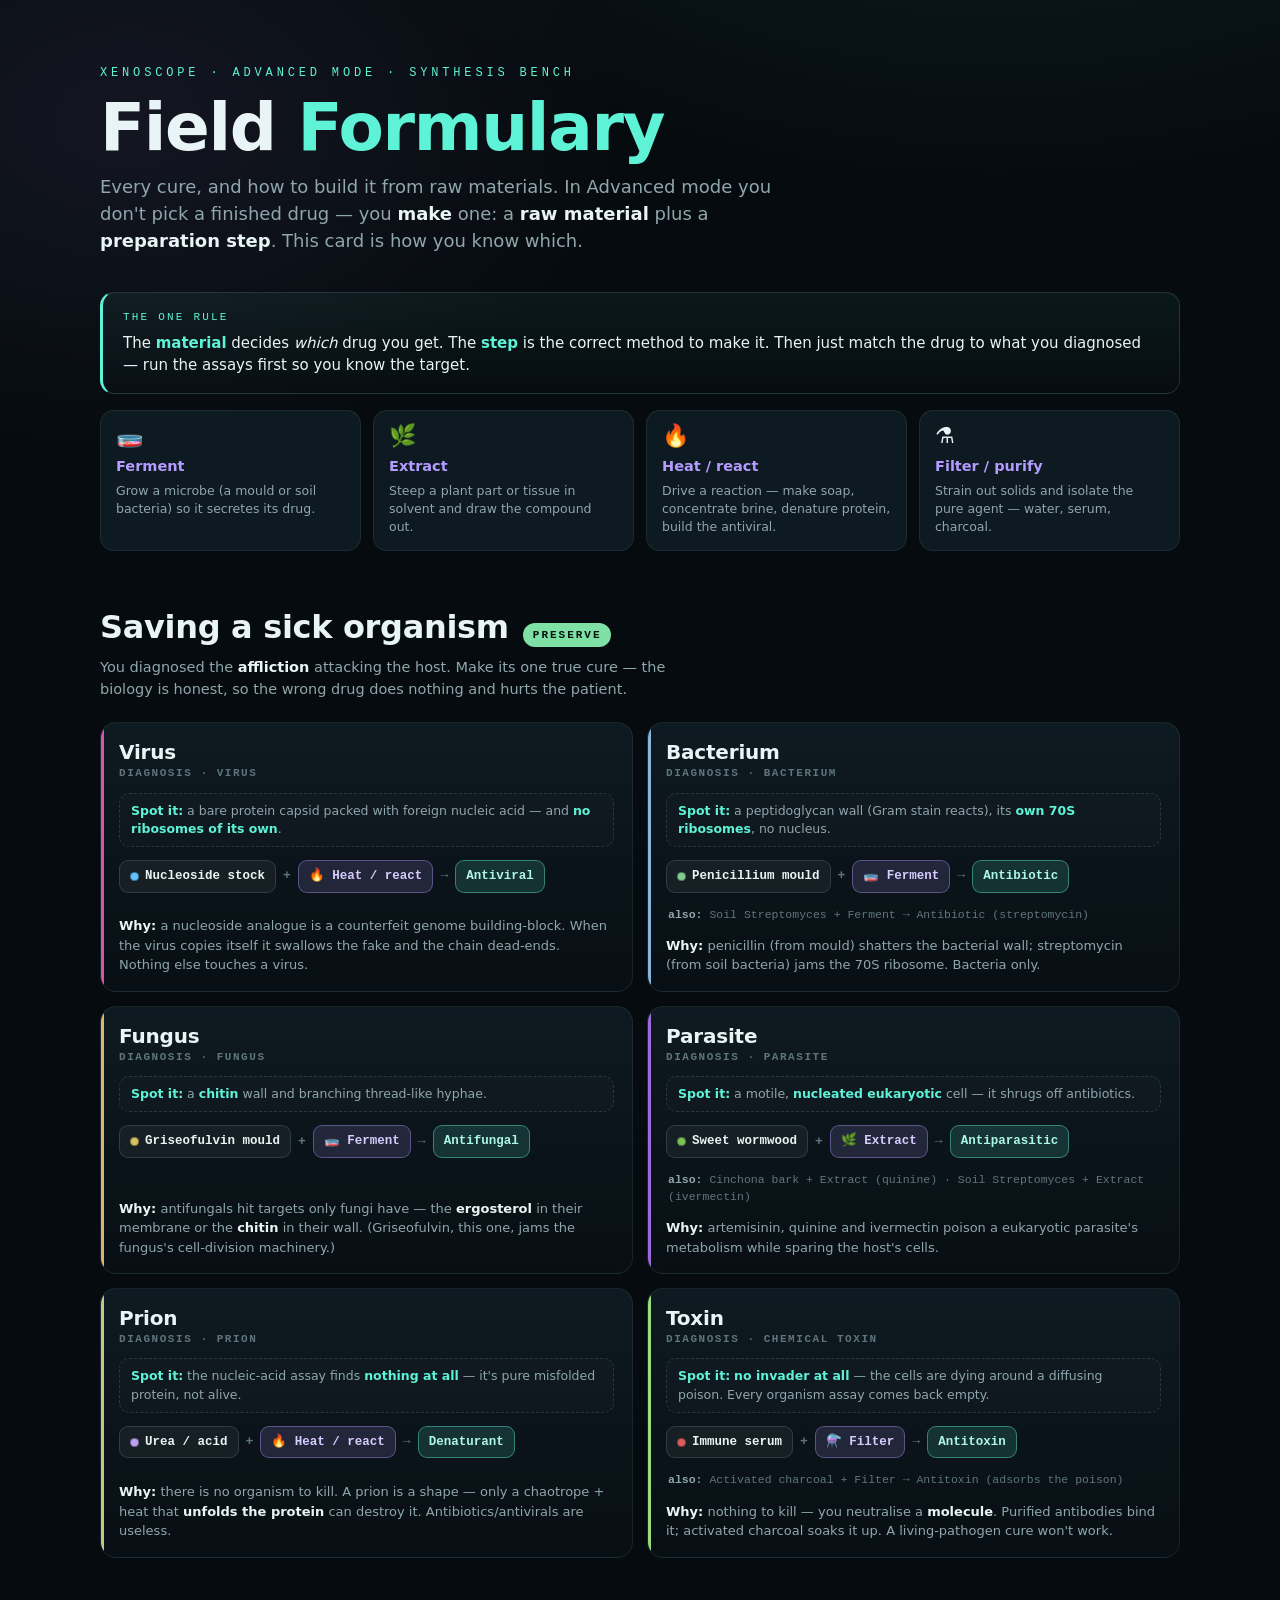
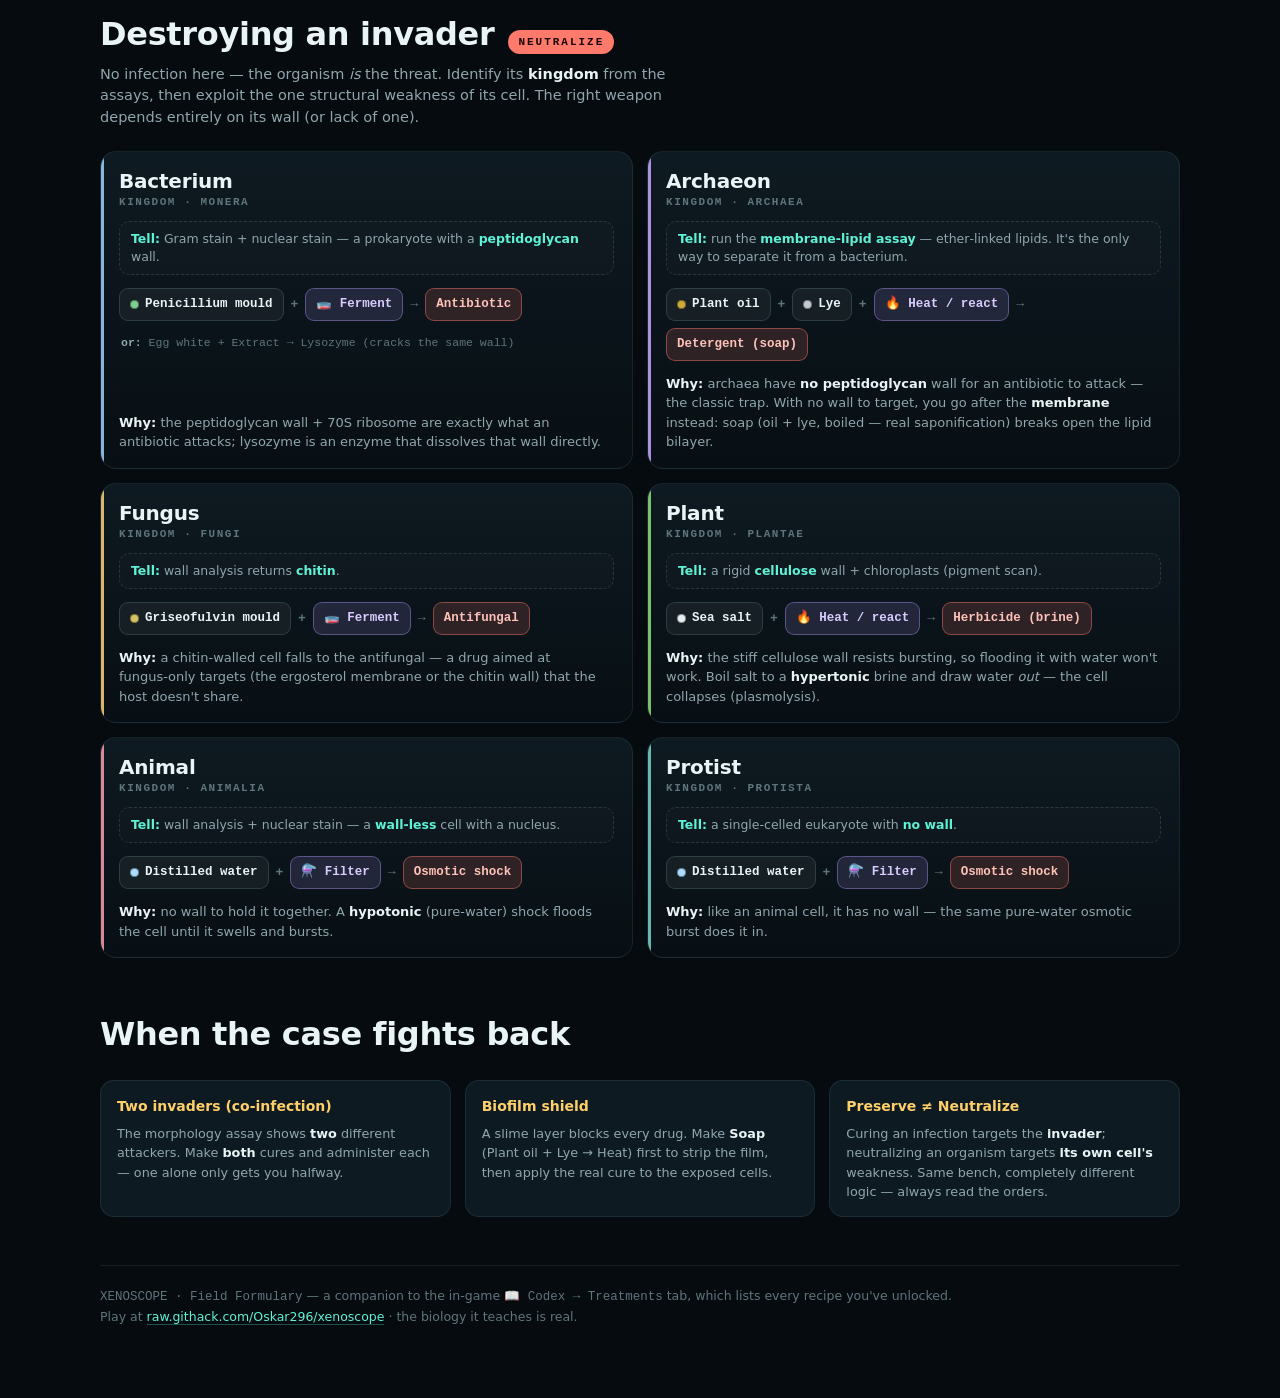
==== formulary.html @ 06e4e672 "Host the Field Formulary cheat-sheet on GitHub Add formulary.html as a standalone, self-contained pa" ====
<!DOCTYPE html>
<html lang="en">
<head>
<meta charset="utf-8">
<meta name="viewport" content="width=device-width, initial-scale=1">
<meta name="color-scheme" content="dark">
<meta name="description" content="XENOSCOPE Field Formulary — which raw material + preparation step makes the right cure for every affliction and every organism.">
<title>XENOSCOPE — Field Formulary</title>
<link rel="icon" href="data:image/svg+xml,<svg xmlns='http://www.w3.org/2000/svg' viewBox='0 0 100 100'><text y='.9em' font-size='90'>🧫</text></svg>">
<style>
  :root{
    --bg:#060b0f; --bg2:#0a1218; --panel:#0e1a21; --panel2:#122531;
    --line:rgba(150,200,210,.10); --line2:rgba(150,200,210,.18);
    --ink:#e8f4f5; --dim:#8fa6ad; --faint:#5f757c;
    --aqua:#5ef2d6; --mint:#7fe0a6; --violet:#b49cff; --coral:#ff7a6b; --gold:#ffcf6a;
    --mono:ui-monospace,"SF Mono","JetBrains Mono",Menlo,Consolas,monospace;
    --sans:system-ui,-apple-system,"Segoe UI",Roboto,sans-serif;
  }
  *{box-sizing:border-box}
  body,.wrap{margin:0}
  .wrap{background:
      radial-gradient(1200px 700px at 78% -8%,rgba(94,242,214,.09),transparent 60%),
      radial-gradient(900px 600px at 10% 4%,rgba(180,156,255,.08),transparent 55%),
      var(--bg);
    color:var(--ink);font-family:var(--sans);line-height:1.5;
    min-height:100vh;padding:clamp(20px,5vw,64px) clamp(16px,4vw,48px) 72px;
    -webkit-font-smoothing:antialiased;}
  .inner{max-width:1080px;margin:0 auto}

  /* header */
  .eyebrow{font-family:var(--mono);font-size:12px;letter-spacing:.32em;text-transform:uppercase;color:var(--aqua);margin-bottom:14px}
  h1{font-size:clamp(34px,6.4vw,66px);line-height:.96;letter-spacing:-.02em;font-weight:800;margin:0 0 14px;text-wrap:balance}
  h1 .g{color:var(--aqua)} h1 .v{color:var(--violet)}
  .lede{font-size:clamp(15px,2vw,18px);color:var(--dim);max-width:60ch;margin:0}
  .lede b{color:var(--ink);font-weight:600}

  /* the rule + steps primer */
  .primer{margin:38px 0 8px;display:grid;gap:16px;grid-template-columns:1fr;}
  .rule{border:1px solid var(--line2);border-left:3px solid var(--aqua);border-radius:14px;
    background:linear-gradient(180deg,rgba(94,242,214,.06),rgba(94,242,214,.01));padding:16px 20px}
  .rule .k{font-family:var(--mono);font-size:11px;letter-spacing:.2em;text-transform:uppercase;color:var(--aqua);margin-bottom:6px}
  .rule p{margin:0;font-size:15px;color:var(--ink)}
  .rule b{color:var(--aqua)}
  .steps{display:grid;gap:12px;grid-template-columns:repeat(4,1fr)}
  .step{border:1px solid var(--line);border-radius:14px;background:var(--panel);padding:14px 15px}
  .step .g{font-size:22px;line-height:1;display:block;margin-bottom:9px}
  .step h4{margin:0 0 4px;font-size:14.5px;font-weight:700;color:var(--violet)}
  .step p{margin:0;font-size:12.5px;color:var(--dim);line-height:1.45}

  /* section headers */
  .sec{margin-top:52px}
  .sec-h{display:flex;align-items:baseline;gap:14px;flex-wrap:wrap;margin-bottom:4px}
  .sec-h h2{font-size:clamp(22px,3.4vw,32px);letter-spacing:-.01em;margin:0;font-weight:800}
  .tag{font-family:var(--mono);font-size:11px;letter-spacing:.18em;text-transform:uppercase;padding:4px 10px;border-radius:999px;font-weight:700}
  .tag.save{color:#04120c;background:var(--mint)}
  .tag.kill{color:#1a0605;background:var(--coral)}
  .sec-sub{color:var(--dim);font-size:14.5px;margin:6px 0 22px;max-width:66ch}
  .sec-sub b{color:var(--ink);font-weight:600}

  /* cards */
  .grid{display:grid;gap:14px;grid-template-columns:repeat(2,1fr)}
  .card{border:1px solid var(--line);border-radius:16px;background:linear-gradient(180deg,var(--panel),rgba(9,16,21,.85));
    padding:18px 18px 16px;display:flex;flex-direction:column;gap:13px;position:relative;overflow:hidden}
  .card::before{content:"";position:absolute;inset:0 auto 0 0;width:3px;background:var(--dot,var(--aqua));opacity:.85}
  .card-top{display:flex;align-items:flex-start;justify-content:space-between;gap:12px}
  .target{font-size:20px;font-weight:800;letter-spacing:-.01em;line-height:1.1}
  .target .sub{display:block;font-family:var(--mono);font-size:11px;letter-spacing:.14em;text-transform:uppercase;color:var(--faint);font-weight:600;margin-top:4px}
  .spot{font-size:12.5px;color:var(--dim);line-height:1.45;padding:8px 11px;border:1px dashed var(--line2);border-radius:10px;background:rgba(255,255,255,.015)}
  .spot b{color:var(--aqua);font-weight:600}

  /* recipe row */
  .recipe{display:flex;flex-wrap:wrap;align-items:center;gap:7px}
  .chip{font-family:var(--mono);font-size:12.5px;font-weight:600;padding:6px 10px;border-radius:9px;display:inline-flex;align-items:center;gap:6px;white-space:nowrap;border:1px solid transparent}
  .chip .d{width:9px;height:9px;border-radius:50%;flex:0 0 9px;box-shadow:inset 0 0 0 1px rgba(0,0,0,.4)}
  .chip.mat{background:rgba(255,255,255,.05);border-color:var(--line2);color:var(--ink)}
  .chip.step{background:rgba(180,156,255,.14);border-color:rgba(180,156,255,.4);color:#d8ccff}
  .chip.drug{background:rgba(94,242,214,.14);border-color:rgba(94,242,214,.42);color:#aef7e7;font-weight:700}
  .chip.drug.kill{background:rgba(255,122,107,.15);border-color:rgba(255,122,107,.45);color:#ffc2b8}
  .op{color:var(--faint);font-weight:700;font-family:var(--mono);font-size:13px}
  .alt{font-size:11.5px;color:var(--faint);font-family:var(--mono);padding-left:2px}
  .alt b{color:var(--dim);font-weight:600}
  .why{font-size:13px;color:var(--dim);line-height:1.5;margin-top:auto}
  .why b{color:var(--ink);font-weight:600}

  /* tips */
  .tips{display:grid;gap:14px;grid-template-columns:repeat(3,1fr);margin-top:22px}
  .tip{border:1px solid var(--line);border-radius:14px;background:var(--panel);padding:15px 16px}
  .tip h4{margin:0 0 7px;font-size:14px;font-weight:700;color:var(--gold)}
  .tip p{margin:0;font-size:12.8px;color:var(--dim);line-height:1.5}
  .tip p b{color:var(--ink);font-weight:600}

  footer{margin-top:48px;padding-top:20px;border-top:1px solid var(--line);color:var(--faint);font-size:12.5px;line-height:1.6}
  footer a{color:var(--aqua);text-decoration:none;border-bottom:1px solid rgba(94,242,214,.3)}
  footer .mono{font-family:var(--mono)}

  @media(max-width:760px){
    .steps{grid-template-columns:repeat(2,1fr)}
    .grid{grid-template-columns:1fr}
    .tips{grid-template-columns:1fr}
  }
</style>
</head>
<body>

<div class="wrap"><div class="inner">

  <header>
    <div class="eyebrow">XENOSCOPE · Advanced mode · synthesis bench</div>
    <h1>Field <span class="g">Formulary</span></h1>
    <p class="lede">Every cure, and how to build it from raw materials. In Advanced mode you don't pick a finished drug — you <b>make</b> one: a <b>raw material</b> plus a <b>preparation step</b>. This card is how you know which.</p>
  </header>

  <section class="primer">
    <div class="rule">
      <div class="k">The one rule</div>
      <p>The <b>material</b> decides <em>which</em> drug you get. The <b>step</b> is the correct method to make it. Then just match the drug to what you diagnosed — run the assays first so you know the target.</p>
    </div>
    <div class="steps">
      <div class="step"><span class="g">🧫</span><h4>Ferment</h4><p>Grow a microbe (a mould or soil bacteria) so it secretes its drug.</p></div>
      <div class="step"><span class="g">🌿</span><h4>Extract</h4><p>Steep a plant part or tissue in solvent and draw the compound out.</p></div>
      <div class="step"><span class="g">🔥</span><h4>Heat / react</h4><p>Drive a reaction — make soap, concentrate brine, denature protein, build the antiviral.</p></div>
      <div class="step"><span class="g">⚗️</span><h4>Filter / purify</h4><p>Strain out solids and isolate the pure agent — water, serum, charcoal.</p></div>
    </div>
  </section>

  <!-- PRESERVE -->
  <section class="sec">
    <div class="sec-h"><h2>Saving a sick organism</h2><span class="tag save">Preserve</span></div>
    <p class="sec-sub">You diagnosed the <b>affliction</b> attacking the host. Make its one true cure — the biology is honest, so the wrong drug does nothing and hurts the patient.</p>
    <div class="grid">

      <div class="card" style="--dot:#ff5ec7">
        <div class="card-top"><div class="target">Virus<span class="sub">Diagnosis · Virus</span></div></div>
        <div class="spot"><b>Spot it:</b> a bare protein capsid packed with foreign nucleic acid — and <b>no ribosomes of its own</b>.</div>
        <div class="recipe"><span class="chip mat"><span class="d" style="background:#61c3ff"></span>Nucleoside stock</span><span class="op">+</span><span class="chip step">🔥 Heat / react</span><span class="op">→</span><span class="chip drug">Antiviral</span></div>
        <div class="why"><b>Why:</b> a nucleoside analogue is a counterfeit genome building‑block. When the virus copies itself it swallows the fake and the chain dead‑ends. Nothing else touches a virus.</div>
      </div>

      <div class="card" style="--dot:#9fd0ff">
        <div class="card-top"><div class="target">Bacterium<span class="sub">Diagnosis · Bacterium</span></div></div>
        <div class="spot"><b>Spot it:</b> a peptidoglycan wall (Gram stain reacts), its <b>own 70S ribosomes</b>, no nucleus.</div>
        <div class="recipe"><span class="chip mat"><span class="d" style="background:#7fce8e"></span>Penicillium mould</span><span class="op">+</span><span class="chip step">🧫 Ferment</span><span class="op">→</span><span class="chip drug">Antibiotic</span></div>
        <div class="alt"><b>also:</b> Soil Streptomyces + Ferment → Antibiotic (streptomycin)</div>
        <div class="why"><b>Why:</b> penicillin (from mould) shatters the bacterial wall; streptomycin (from soil bacteria) jams the 70S ribosome. Bacteria only.</div>
      </div>

      <div class="card" style="--dot:#ffd27a">
        <div class="card-top"><div class="target">Fungus<span class="sub">Diagnosis · Fungus</span></div></div>
        <div class="spot"><b>Spot it:</b> a <b>chitin</b> wall and branching thread‑like hyphae.</div>
        <div class="recipe"><span class="chip mat"><span class="d" style="background:#d8c164"></span>Griseofulvin mould</span><span class="op">+</span><span class="chip step">🧫 Ferment</span><span class="op">→</span><span class="chip drug">Antifungal</span></div>
        <div class="why"><b>Why:</b> antifungals hit targets only fungi have — the <b>ergosterol</b> in their membrane or the <b>chitin</b> in their wall. (Griseofulvin, this one, jams the fungus's cell‑division machinery.)</div>
      </div>

      <div class="card" style="--dot:#b878ff">
        <div class="card-top"><div class="target">Parasite<span class="sub">Diagnosis · Parasite</span></div></div>
        <div class="spot"><b>Spot it:</b> a motile, <b>nucleated eukaryotic</b> cell — it shrugs off antibiotics.</div>
        <div class="recipe"><span class="chip mat"><span class="d" style="background:#7cc257"></span>Sweet wormwood</span><span class="op">+</span><span class="chip step">🌿 Extract</span><span class="op">→</span><span class="chip drug">Antiparasitic</span></div>
        <div class="alt"><b>also:</b> Cinchona bark + Extract (quinine) · Soil Streptomyces + Extract (ivermectin)</div>
        <div class="why"><b>Why:</b> artemisinin, quinine and ivermectin poison a eukaryotic parasite's metabolism while sparing the host's cells.</div>
      </div>

      <div class="card" style="--dot:#e6e696">
        <div class="card-top"><div class="target">Prion<span class="sub">Diagnosis · Prion</span></div></div>
        <div class="spot"><b>Spot it:</b> the nucleic‑acid assay finds <b>nothing at all</b> — it's pure misfolded protein, not alive.</div>
        <div class="recipe"><span class="chip mat"><span class="d" style="background:#bfa2f2"></span>Urea / acid</span><span class="op">+</span><span class="chip step">🔥 Heat / react</span><span class="op">→</span><span class="chip drug">Denaturant</span></div>
        <div class="why"><b>Why:</b> there is no organism to kill. A prion is a shape — only a chaotrope + heat that <b>unfolds the protein</b> can destroy it. Antibiotics/antivirals are useless.</div>
      </div>

      <div class="card" style="--dot:#b4ff8c">
        <div class="card-top"><div class="target">Toxin<span class="sub">Diagnosis · Chemical toxin</span></div></div>
        <div class="spot"><b>Spot it:</b> <b>no invader at all</b> — the cells are dying around a diffusing poison. Every organism assay comes back empty.</div>
        <div class="recipe"><span class="chip mat"><span class="d" style="background:#dc5d5d"></span>Immune serum</span><span class="op">+</span><span class="chip step">⚗️ Filter</span><span class="op">→</span><span class="chip drug">Antitoxin</span></div>
        <div class="alt"><b>also:</b> Activated charcoal + Filter → Antitoxin (adsorbs the poison)</div>
        <div class="why"><b>Why:</b> nothing to kill — you neutralise a <b>molecule</b>. Purified antibodies bind it; activated charcoal soaks it up. A living‑pathogen cure won't work.</div>
      </div>

    </div>
  </section>

  <!-- NEUTRALIZE -->
  <section class="sec">
    <div class="sec-h"><h2>Destroying an invader</h2><span class="tag kill">Neutralize</span></div>
    <p class="sec-sub">No infection here — the organism <em>is</em> the threat. Identify its <b>kingdom</b> from the assays, then exploit the one structural weakness of its cell. The right weapon depends entirely on its wall (or lack of one).</p>
    <div class="grid">

      <div class="card" style="--dot:#9fd0ff">
        <div class="card-top"><div class="target">Bacterium<span class="sub">Kingdom · Monera</span></div></div>
        <div class="spot"><b>Tell:</b> Gram stain + nuclear stain — a prokaryote with a <b>peptidoglycan</b> wall.</div>
        <div class="recipe"><span class="chip mat"><span class="d" style="background:#7fce8e"></span>Penicillium mould</span><span class="op">+</span><span class="chip step">🧫 Ferment</span><span class="op">→</span><span class="chip drug kill">Antibiotic</span></div>
        <div class="alt"><b>or:</b> Egg white + Extract → Lysozyme (cracks the same wall)</div>
        <div class="why"><b>Why:</b> the peptidoglycan wall + 70S ribosome are exactly what an antibiotic attacks; lysozyme is an enzyme that dissolves that wall directly.</div>
      </div>

      <div class="card" style="--dot:#c9a9ff">
        <div class="card-top"><div class="target">Archaeon<span class="sub">Kingdom · Archaea</span></div></div>
        <div class="spot"><b>Tell:</b> run the <b>membrane‑lipid assay</b> — ether‑linked lipids. It's the only way to separate it from a bacterium.</div>
        <div class="recipe"><span class="chip mat"><span class="d" style="background:#cfa93a"></span>Plant oil</span><span class="op">+</span><span class="chip mat"><span class="d" style="background:#c3c8ce"></span>Lye</span><span class="op">+</span><span class="chip step">🔥 Heat / react</span><span class="op">→</span><span class="chip drug kill">Detergent (soap)</span></div>
        <div class="why"><b>Why:</b> archaea have <b>no peptidoglycan</b> wall for an antibiotic to attack — the classic trap. With no wall to target, you go after the <b>membrane</b> instead: soap (oil + lye, boiled — real saponification) breaks open the lipid bilayer.</div>
      </div>

      <div class="card" style="--dot:#ffd27a">
        <div class="card-top"><div class="target">Fungus<span class="sub">Kingdom · Fungi</span></div></div>
        <div class="spot"><b>Tell:</b> wall analysis returns <b>chitin</b>.</div>
        <div class="recipe"><span class="chip mat"><span class="d" style="background:#d8c164"></span>Griseofulvin mould</span><span class="op">+</span><span class="chip step">🧫 Ferment</span><span class="op">→</span><span class="chip drug kill">Antifungal</span></div>
        <div class="why"><b>Why:</b> a chitin‑walled cell falls to the antifungal — a drug aimed at fungus‑only targets (the ergosterol membrane or the chitin wall) that the host doesn't share.</div>
      </div>

      <div class="card" style="--dot:#8fe07a">
        <div class="card-top"><div class="target">Plant<span class="sub">Kingdom · Plantae</span></div></div>
        <div class="spot"><b>Tell:</b> a rigid <b>cellulose</b> wall + chloroplasts (pigment scan).</div>
        <div class="recipe"><span class="chip mat"><span class="d" style="background:#e9eef2"></span>Sea salt</span><span class="op">+</span><span class="chip step">🔥 Heat / react</span><span class="op">→</span><span class="chip drug kill">Herbicide (brine)</span></div>
        <div class="why"><b>Why:</b> the stiff cellulose wall resists bursting, so flooding it with water won't work. Boil salt to a <b>hypertonic</b> brine and draw water <em>out</em> — the cell collapses (plasmolysis).</div>
      </div>

      <div class="card" style="--dot:#ff9db0">
        <div class="card-top"><div class="target">Animal<span class="sub">Kingdom · Animalia</span></div></div>
        <div class="spot"><b>Tell:</b> wall analysis + nuclear stain — a <b>wall‑less</b> cell with a nucleus.</div>
        <div class="recipe"><span class="chip mat"><span class="d" style="background:#a9ddff"></span>Distilled water</span><span class="op">+</span><span class="chip step">⚗️ Filter</span><span class="op">→</span><span class="chip drug kill">Osmotic shock</span></div>
        <div class="why"><b>Why:</b> no wall to hold it together. A <b>hypotonic</b> (pure‑water) shock floods the cell until it swells and bursts.</div>
      </div>

      <div class="card" style="--dot:#7ad4c8">
        <div class="card-top"><div class="target">Protist<span class="sub">Kingdom · Protista</span></div></div>
        <div class="spot"><b>Tell:</b> a single‑celled eukaryote with <b>no wall</b>.</div>
        <div class="recipe"><span class="chip mat"><span class="d" style="background:#a9ddff"></span>Distilled water</span><span class="op">+</span><span class="chip step">⚗️ Filter</span><span class="op">→</span><span class="chip drug kill">Osmotic shock</span></div>
        <div class="why"><b>Why:</b> like an animal cell, it has no wall — the same pure‑water osmotic burst does it in.</div>
      </div>

    </div>
  </section>

  <!-- TIPS -->
  <section class="sec">
    <div class="sec-h"><h2>When the case fights back</h2></div>
    <div class="tips">
      <div class="tip"><h4>Two invaders (co‑infection)</h4><p>The morphology assay shows <b>two</b> different attackers. Make <b>both</b> cures and administer each — one alone only gets you halfway.</p></div>
      <div class="tip"><h4>Biofilm shield</h4><p>A slime layer blocks every drug. Make <b>Soap</b> (Plant oil + Lye → Heat) first to strip the film, then apply the real cure to the exposed cells.</p></div>
      <div class="tip"><h4>Preserve ≠ Neutralize</h4><p>Curing an infection targets the <b>invader</b>; neutralizing an organism targets <b>its own cell's</b> weakness. Same bench, completely different logic — always read the orders.</p></div>
    </div>
  </section>

  <footer>
    <span class="mono">XENOSCOPE · Field Formulary</span> — a companion to the in‑game <span class="mono">📖 Codex → Treatments</span> tab, which lists every recipe you've unlocked.<br>
    Play at <a href="https://raw.githack.com/Oskar296/xenoscope/main/index.html">raw.githack.com/Oskar296/xenoscope</a> · the biology it teaches is real.
  </footer>

</div></div>
</body>
</html>
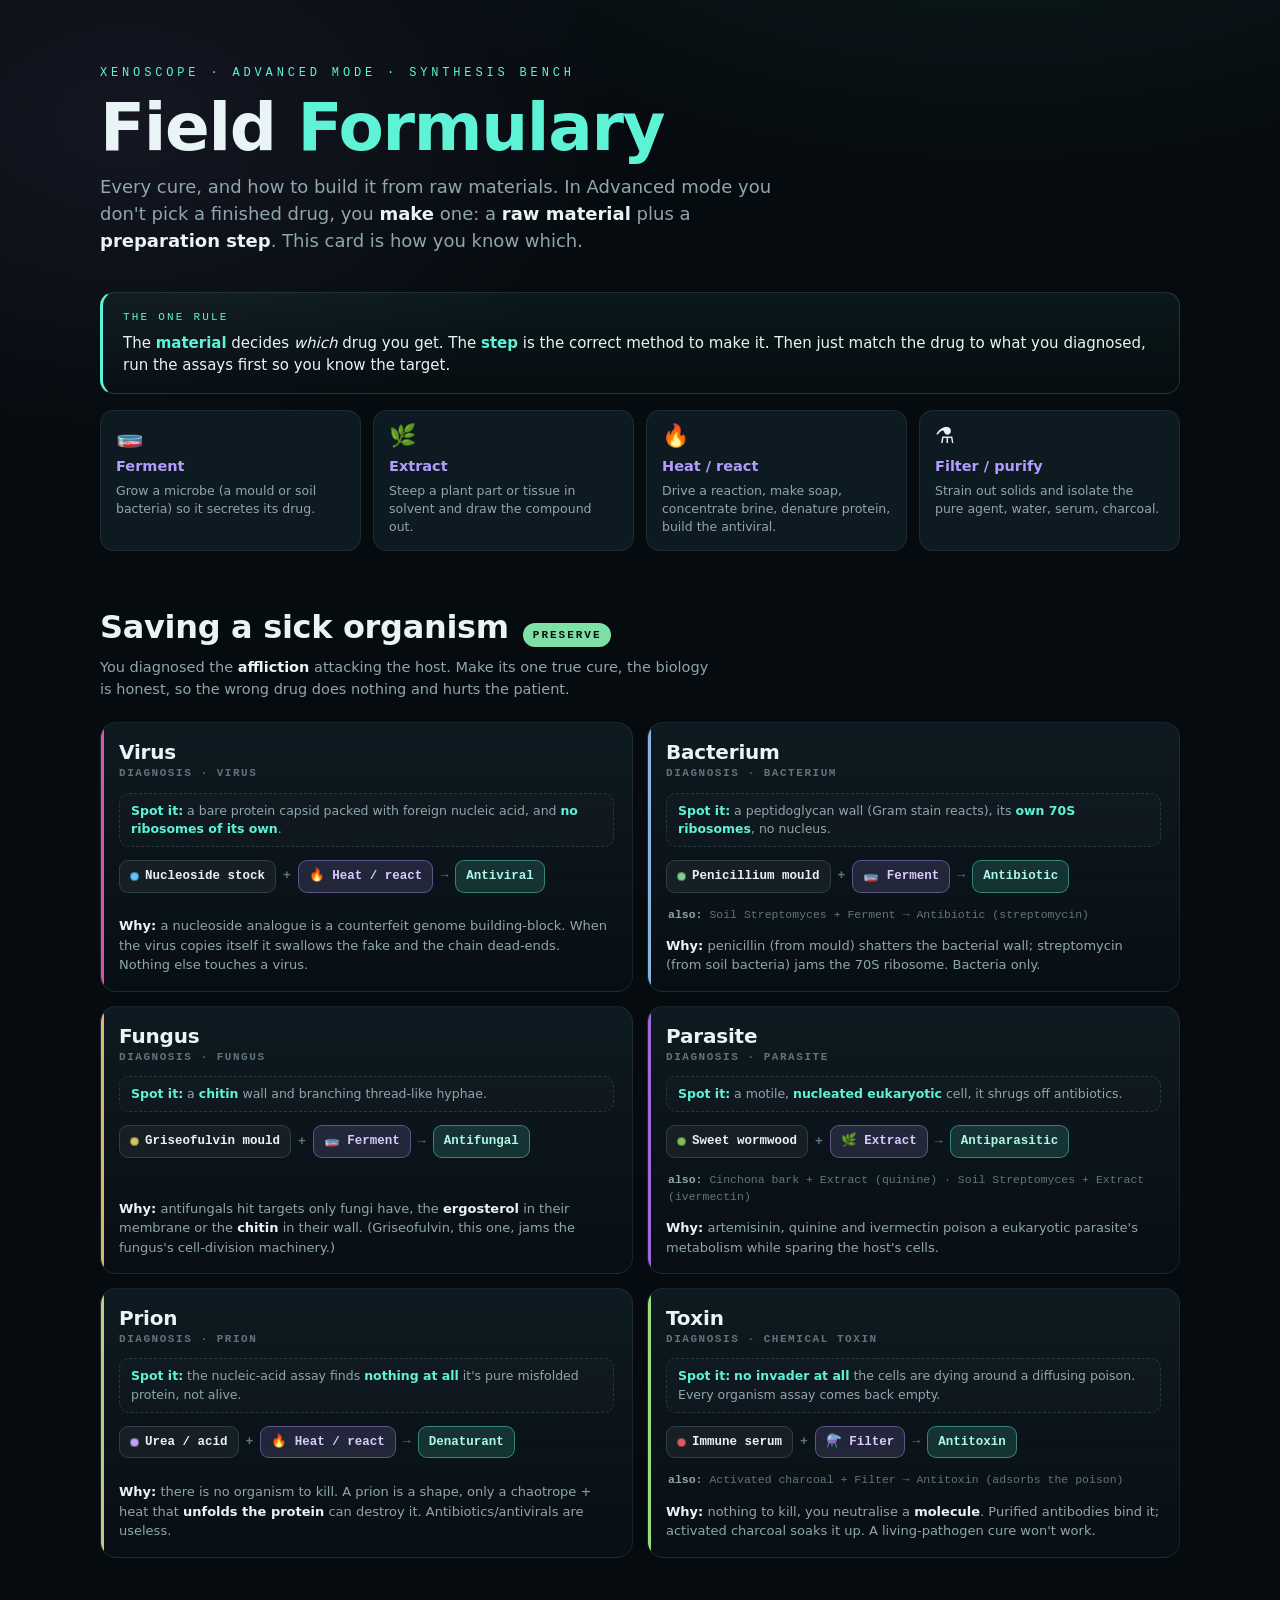
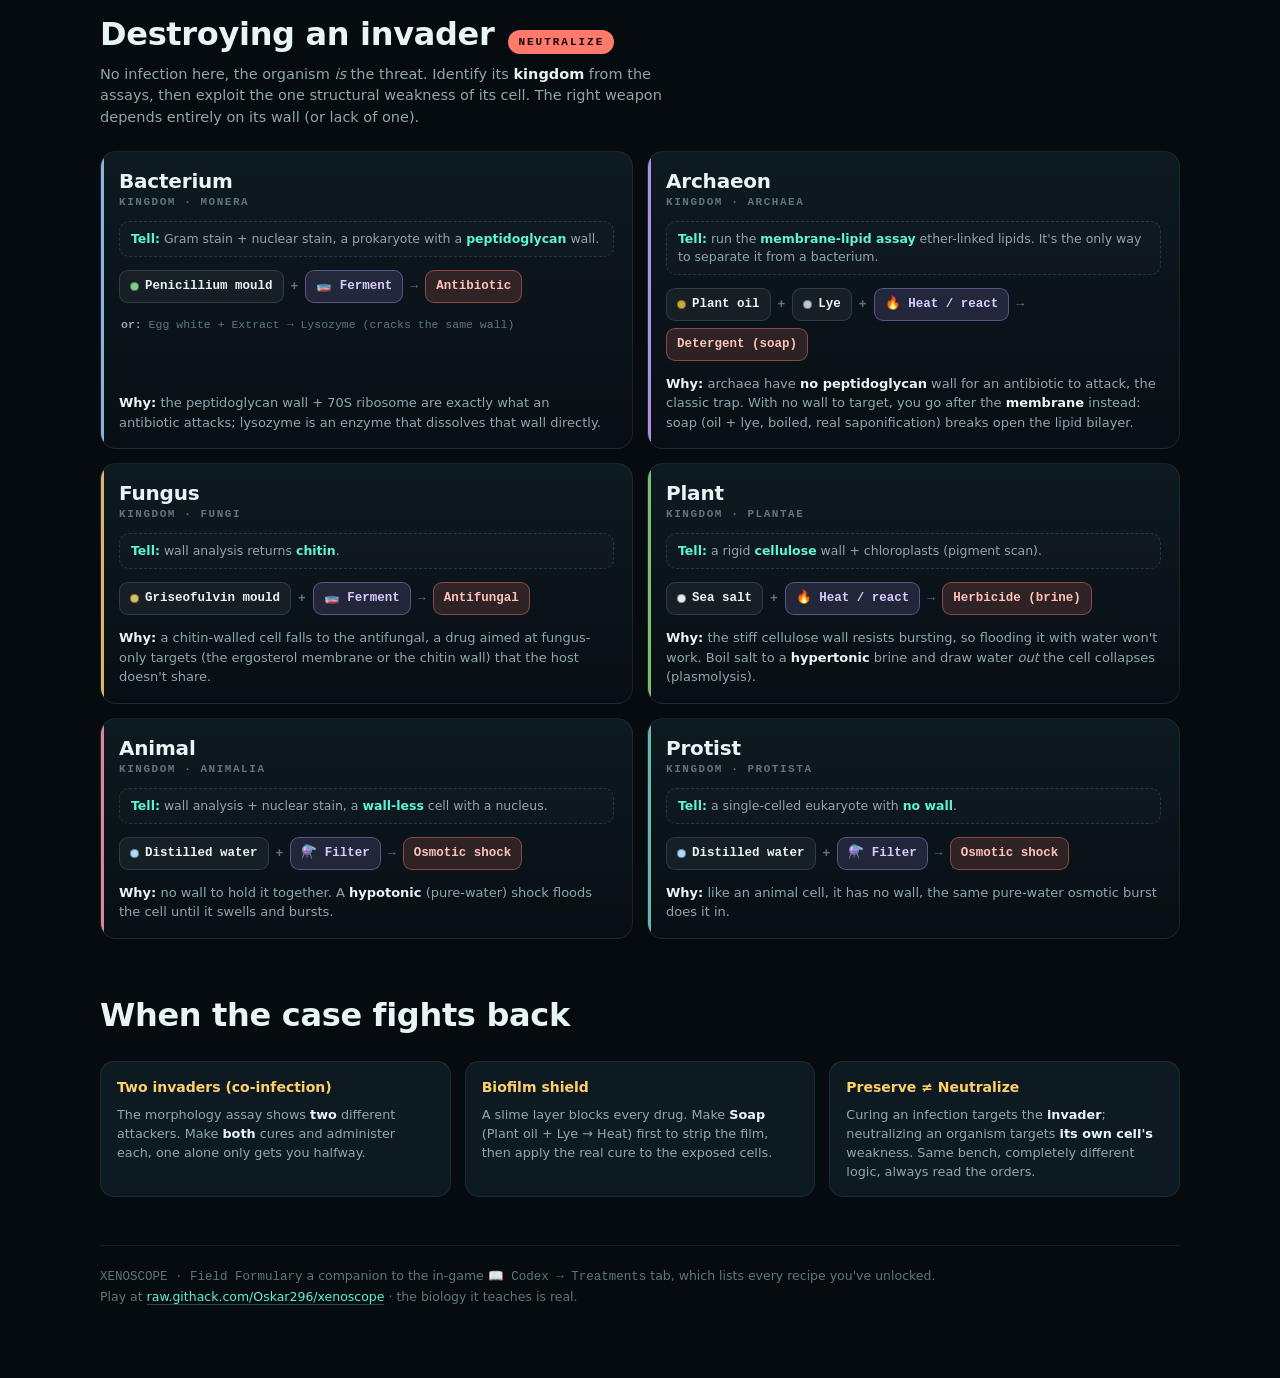
==== commit 95d55943: "Rewrite all copy without em-dashes; refresh itch screenshot list Every em-dash in the player-facing " ====
--- a/formulary.html
+++ b/formulary.html
@@ -4,8 +4,8 @@
 <meta charset="utf-8">
 <meta name="viewport" content="width=device-width, initial-scale=1">
 <meta name="color-scheme" content="dark">
-<meta name="description" content="XENOSCOPE Field Formulary — which raw material + preparation step makes the right cure for every affliction and every organism.">
-<title>XENOSCOPE — Field Formulary</title>
+<meta name="description" content="XENOSCOPE Field Formulary, which raw material + preparation step makes the right cure for every affliction and every organism.">
+<title>XENOSCOPE, Field Formulary</title>
 <link rel="icon" href="data:image/svg+xml,<svg xmlns='http://www.w3.org/2000/svg' viewBox='0 0 100 100'><text y='.9em' font-size='90'>🧫</text></svg>">
 <style>
   :root{
@@ -107,33 +107,33 @@
   <header>
     <div class="eyebrow">XENOSCOPE · Advanced mode · synthesis bench</div>
     <h1>Field <span class="g">Formulary</span></h1>
-    <p class="lede">Every cure, and how to build it from raw materials. In Advanced mode you don't pick a finished drug — you <b>make</b> one: a <b>raw material</b> plus a <b>preparation step</b>. This card is how you know which.</p>
+    <p class="lede">Every cure, and how to build it from raw materials. In Advanced mode you don't pick a finished drug, you <b>make</b> one: a <b>raw material</b> plus a <b>preparation step</b>. This card is how you know which.</p>
   </header>
 
   <section class="primer">
     <div class="rule">
       <div class="k">The one rule</div>
-      <p>The <b>material</b> decides <em>which</em> drug you get. The <b>step</b> is the correct method to make it. Then just match the drug to what you diagnosed — run the assays first so you know the target.</p>
+      <p>The <b>material</b> decides <em>which</em> drug you get. The <b>step</b> is the correct method to make it. Then just match the drug to what you diagnosed, run the assays first so you know the target.</p>
     </div>
     <div class="steps">
       <div class="step"><span class="g">🧫</span><h4>Ferment</h4><p>Grow a microbe (a mould or soil bacteria) so it secretes its drug.</p></div>
       <div class="step"><span class="g">🌿</span><h4>Extract</h4><p>Steep a plant part or tissue in solvent and draw the compound out.</p></div>
-      <div class="step"><span class="g">🔥</span><h4>Heat / react</h4><p>Drive a reaction — make soap, concentrate brine, denature protein, build the antiviral.</p></div>
-      <div class="step"><span class="g">⚗️</span><h4>Filter / purify</h4><p>Strain out solids and isolate the pure agent — water, serum, charcoal.</p></div>
+      <div class="step"><span class="g">🔥</span><h4>Heat / react</h4><p>Drive a reaction, make soap, concentrate brine, denature protein, build the antiviral.</p></div>
+      <div class="step"><span class="g">⚗️</span><h4>Filter / purify</h4><p>Strain out solids and isolate the pure agent, water, serum, charcoal.</p></div>
     </div>
   </section>
 
   <!-- PRESERVE -->
   <section class="sec">
     <div class="sec-h"><h2>Saving a sick organism</h2><span class="tag save">Preserve</span></div>
-    <p class="sec-sub">You diagnosed the <b>affliction</b> attacking the host. Make its one true cure — the biology is honest, so the wrong drug does nothing and hurts the patient.</p>
+    <p class="sec-sub">You diagnosed the <b>affliction</b> attacking the host. Make its one true cure, the biology is honest, so the wrong drug does nothing and hurts the patient.</p>
     <div class="grid">
 
       <div class="card" style="--dot:#ff5ec7">
         <div class="card-top"><div class="target">Virus<span class="sub">Diagnosis · Virus</span></div></div>
-        <div class="spot"><b>Spot it:</b> a bare protein capsid packed with foreign nucleic acid — and <b>no ribosomes of its own</b>.</div>
+        <div class="spot"><b>Spot it:</b> a bare protein capsid packed with foreign nucleic acid, and <b>no ribosomes of its own</b>.</div>
         <div class="recipe"><span class="chip mat"><span class="d" style="background:#61c3ff"></span>Nucleoside stock</span><span class="op">+</span><span class="chip step">🔥 Heat / react</span><span class="op">→</span><span class="chip drug">Antiviral</span></div>
-        <div class="why"><b>Why:</b> a nucleoside analogue is a counterfeit genome building‑block. When the virus copies itself it swallows the fake and the chain dead‑ends. Nothing else touches a virus.</div>
+        <div class="why"><b>Why:</b> a nucleoside analogue is a counterfeit genome building-block. When the virus copies itself it swallows the fake and the chain dead-ends. Nothing else touches a virus.</div>
       </div>
 
       <div class="card" style="--dot:#9fd0ff">
@@ -146,14 +146,14 @@
 
       <div class="card" style="--dot:#ffd27a">
         <div class="card-top"><div class="target">Fungus<span class="sub">Diagnosis · Fungus</span></div></div>
-        <div class="spot"><b>Spot it:</b> a <b>chitin</b> wall and branching thread‑like hyphae.</div>
+        <div class="spot"><b>Spot it:</b> a <b>chitin</b> wall and branching thread-like hyphae.</div>
         <div class="recipe"><span class="chip mat"><span class="d" style="background:#d8c164"></span>Griseofulvin mould</span><span class="op">+</span><span class="chip step">🧫 Ferment</span><span class="op">→</span><span class="chip drug">Antifungal</span></div>
-        <div class="why"><b>Why:</b> antifungals hit targets only fungi have — the <b>ergosterol</b> in their membrane or the <b>chitin</b> in their wall. (Griseofulvin, this one, jams the fungus's cell‑division machinery.)</div>
+        <div class="why"><b>Why:</b> antifungals hit targets only fungi have, the <b>ergosterol</b> in their membrane or the <b>chitin</b> in their wall. (Griseofulvin, this one, jams the fungus's cell-division machinery.)</div>
       </div>
 
       <div class="card" style="--dot:#b878ff">
         <div class="card-top"><div class="target">Parasite<span class="sub">Diagnosis · Parasite</span></div></div>
-        <div class="spot"><b>Spot it:</b> a motile, <b>nucleated eukaryotic</b> cell — it shrugs off antibiotics.</div>
+        <div class="spot"><b>Spot it:</b> a motile, <b>nucleated eukaryotic</b> cell, it shrugs off antibiotics.</div>
         <div class="recipe"><span class="chip mat"><span class="d" style="background:#7cc257"></span>Sweet wormwood</span><span class="op">+</span><span class="chip step">🌿 Extract</span><span class="op">→</span><span class="chip drug">Antiparasitic</span></div>
         <div class="alt"><b>also:</b> Cinchona bark + Extract (quinine) · Soil Streptomyces + Extract (ivermectin)</div>
         <div class="why"><b>Why:</b> artemisinin, quinine and ivermectin poison a eukaryotic parasite's metabolism while sparing the host's cells.</div>
@@ -161,17 +161,17 @@
 
       <div class="card" style="--dot:#e6e696">
         <div class="card-top"><div class="target">Prion<span class="sub">Diagnosis · Prion</span></div></div>
-        <div class="spot"><b>Spot it:</b> the nucleic‑acid assay finds <b>nothing at all</b> — it's pure misfolded protein, not alive.</div>
+        <div class="spot"><b>Spot it:</b> the nucleic-acid assay finds <b>nothing at all</b> it's pure misfolded protein, not alive.</div>
         <div class="recipe"><span class="chip mat"><span class="d" style="background:#bfa2f2"></span>Urea / acid</span><span class="op">+</span><span class="chip step">🔥 Heat / react</span><span class="op">→</span><span class="chip drug">Denaturant</span></div>
-        <div class="why"><b>Why:</b> there is no organism to kill. A prion is a shape — only a chaotrope + heat that <b>unfolds the protein</b> can destroy it. Antibiotics/antivirals are useless.</div>
+        <div class="why"><b>Why:</b> there is no organism to kill. A prion is a shape, only a chaotrope + heat that <b>unfolds the protein</b> can destroy it. Antibiotics/antivirals are useless.</div>
       </div>
 
       <div class="card" style="--dot:#b4ff8c">
         <div class="card-top"><div class="target">Toxin<span class="sub">Diagnosis · Chemical toxin</span></div></div>
-        <div class="spot"><b>Spot it:</b> <b>no invader at all</b> — the cells are dying around a diffusing poison. Every organism assay comes back empty.</div>
+        <div class="spot"><b>Spot it:</b> <b>no invader at all</b> the cells are dying around a diffusing poison. Every organism assay comes back empty.</div>
         <div class="recipe"><span class="chip mat"><span class="d" style="background:#dc5d5d"></span>Immune serum</span><span class="op">+</span><span class="chip step">⚗️ Filter</span><span class="op">→</span><span class="chip drug">Antitoxin</span></div>
         <div class="alt"><b>also:</b> Activated charcoal + Filter → Antitoxin (adsorbs the poison)</div>
-        <div class="why"><b>Why:</b> nothing to kill — you neutralise a <b>molecule</b>. Purified antibodies bind it; activated charcoal soaks it up. A living‑pathogen cure won't work.</div>
+        <div class="why"><b>Why:</b> nothing to kill, you neutralise a <b>molecule</b>. Purified antibodies bind it; activated charcoal soaks it up. A living-pathogen cure won't work.</div>
       </div>
 
     </div>
@@ -180,12 +180,12 @@
   <!-- NEUTRALIZE -->
   <section class="sec">
     <div class="sec-h"><h2>Destroying an invader</h2><span class="tag kill">Neutralize</span></div>
-    <p class="sec-sub">No infection here — the organism <em>is</em> the threat. Identify its <b>kingdom</b> from the assays, then exploit the one structural weakness of its cell. The right weapon depends entirely on its wall (or lack of one).</p>
+    <p class="sec-sub">No infection here, the organism <em>is</em> the threat. Identify its <b>kingdom</b> from the assays, then exploit the one structural weakness of its cell. The right weapon depends entirely on its wall (or lack of one).</p>
     <div class="grid">
 
       <div class="card" style="--dot:#9fd0ff">
         <div class="card-top"><div class="target">Bacterium<span class="sub">Kingdom · Monera</span></div></div>
-        <div class="spot"><b>Tell:</b> Gram stain + nuclear stain — a prokaryote with a <b>peptidoglycan</b> wall.</div>
+        <div class="spot"><b>Tell:</b> Gram stain + nuclear stain, a prokaryote with a <b>peptidoglycan</b> wall.</div>
         <div class="recipe"><span class="chip mat"><span class="d" style="background:#7fce8e"></span>Penicillium mould</span><span class="op">+</span><span class="chip step">🧫 Ferment</span><span class="op">→</span><span class="chip drug kill">Antibiotic</span></div>
         <div class="alt"><b>or:</b> Egg white + Extract → Lysozyme (cracks the same wall)</div>
         <div class="why"><b>Why:</b> the peptidoglycan wall + 70S ribosome are exactly what an antibiotic attacks; lysozyme is an enzyme that dissolves that wall directly.</div>
@@ -193,37 +193,37 @@
 
       <div class="card" style="--dot:#c9a9ff">
         <div class="card-top"><div class="target">Archaeon<span class="sub">Kingdom · Archaea</span></div></div>
-        <div class="spot"><b>Tell:</b> run the <b>membrane‑lipid assay</b> — ether‑linked lipids. It's the only way to separate it from a bacterium.</div>
+        <div class="spot"><b>Tell:</b> run the <b>membrane-lipid assay</b> ether-linked lipids. It's the only way to separate it from a bacterium.</div>
         <div class="recipe"><span class="chip mat"><span class="d" style="background:#cfa93a"></span>Plant oil</span><span class="op">+</span><span class="chip mat"><span class="d" style="background:#c3c8ce"></span>Lye</span><span class="op">+</span><span class="chip step">🔥 Heat / react</span><span class="op">→</span><span class="chip drug kill">Detergent (soap)</span></div>
-        <div class="why"><b>Why:</b> archaea have <b>no peptidoglycan</b> wall for an antibiotic to attack — the classic trap. With no wall to target, you go after the <b>membrane</b> instead: soap (oil + lye, boiled — real saponification) breaks open the lipid bilayer.</div>
+        <div class="why"><b>Why:</b> archaea have <b>no peptidoglycan</b> wall for an antibiotic to attack, the classic trap. With no wall to target, you go after the <b>membrane</b> instead: soap (oil + lye, boiled, real saponification) breaks open the lipid bilayer.</div>
       </div>
 
       <div class="card" style="--dot:#ffd27a">
         <div class="card-top"><div class="target">Fungus<span class="sub">Kingdom · Fungi</span></div></div>
         <div class="spot"><b>Tell:</b> wall analysis returns <b>chitin</b>.</div>
         <div class="recipe"><span class="chip mat"><span class="d" style="background:#d8c164"></span>Griseofulvin mould</span><span class="op">+</span><span class="chip step">🧫 Ferment</span><span class="op">→</span><span class="chip drug kill">Antifungal</span></div>
-        <div class="why"><b>Why:</b> a chitin‑walled cell falls to the antifungal — a drug aimed at fungus‑only targets (the ergosterol membrane or the chitin wall) that the host doesn't share.</div>
+        <div class="why"><b>Why:</b> a chitin-walled cell falls to the antifungal, a drug aimed at fungus-only targets (the ergosterol membrane or the chitin wall) that the host doesn't share.</div>
       </div>
 
       <div class="card" style="--dot:#8fe07a">
         <div class="card-top"><div class="target">Plant<span class="sub">Kingdom · Plantae</span></div></div>
         <div class="spot"><b>Tell:</b> a rigid <b>cellulose</b> wall + chloroplasts (pigment scan).</div>
         <div class="recipe"><span class="chip mat"><span class="d" style="background:#e9eef2"></span>Sea salt</span><span class="op">+</span><span class="chip step">🔥 Heat / react</span><span class="op">→</span><span class="chip drug kill">Herbicide (brine)</span></div>
-        <div class="why"><b>Why:</b> the stiff cellulose wall resists bursting, so flooding it with water won't work. Boil salt to a <b>hypertonic</b> brine and draw water <em>out</em> — the cell collapses (plasmolysis).</div>
+        <div class="why"><b>Why:</b> the stiff cellulose wall resists bursting, so flooding it with water won't work. Boil salt to a <b>hypertonic</b> brine and draw water <em>out</em> the cell collapses (plasmolysis).</div>
       </div>
 
       <div class="card" style="--dot:#ff9db0">
         <div class="card-top"><div class="target">Animal<span class="sub">Kingdom · Animalia</span></div></div>
-        <div class="spot"><b>Tell:</b> wall analysis + nuclear stain — a <b>wall‑less</b> cell with a nucleus.</div>
+        <div class="spot"><b>Tell:</b> wall analysis + nuclear stain, a <b>wall-less</b> cell with a nucleus.</div>
         <div class="recipe"><span class="chip mat"><span class="d" style="background:#a9ddff"></span>Distilled water</span><span class="op">+</span><span class="chip step">⚗️ Filter</span><span class="op">→</span><span class="chip drug kill">Osmotic shock</span></div>
-        <div class="why"><b>Why:</b> no wall to hold it together. A <b>hypotonic</b> (pure‑water) shock floods the cell until it swells and bursts.</div>
+        <div class="why"><b>Why:</b> no wall to hold it together. A <b>hypotonic</b> (pure-water) shock floods the cell until it swells and bursts.</div>
       </div>
 
       <div class="card" style="--dot:#7ad4c8">
         <div class="card-top"><div class="target">Protist<span class="sub">Kingdom · Protista</span></div></div>
-        <div class="spot"><b>Tell:</b> a single‑celled eukaryote with <b>no wall</b>.</div>
+        <div class="spot"><b>Tell:</b> a single-celled eukaryote with <b>no wall</b>.</div>
         <div class="recipe"><span class="chip mat"><span class="d" style="background:#a9ddff"></span>Distilled water</span><span class="op">+</span><span class="chip step">⚗️ Filter</span><span class="op">→</span><span class="chip drug kill">Osmotic shock</span></div>
-        <div class="why"><b>Why:</b> like an animal cell, it has no wall — the same pure‑water osmotic burst does it in.</div>
+        <div class="why"><b>Why:</b> like an animal cell, it has no wall, the same pure-water osmotic burst does it in.</div>
       </div>
 
     </div>
@@ -233,14 +233,14 @@
   <section class="sec">
     <div class="sec-h"><h2>When the case fights back</h2></div>
     <div class="tips">
-      <div class="tip"><h4>Two invaders (co‑infection)</h4><p>The morphology assay shows <b>two</b> different attackers. Make <b>both</b> cures and administer each — one alone only gets you halfway.</p></div>
+      <div class="tip"><h4>Two invaders (co-infection)</h4><p>The morphology assay shows <b>two</b> different attackers. Make <b>both</b> cures and administer each, one alone only gets you halfway.</p></div>
       <div class="tip"><h4>Biofilm shield</h4><p>A slime layer blocks every drug. Make <b>Soap</b> (Plant oil + Lye → Heat) first to strip the film, then apply the real cure to the exposed cells.</p></div>
-      <div class="tip"><h4>Preserve ≠ Neutralize</h4><p>Curing an infection targets the <b>invader</b>; neutralizing an organism targets <b>its own cell's</b> weakness. Same bench, completely different logic — always read the orders.</p></div>
+      <div class="tip"><h4>Preserve ≠ Neutralize</h4><p>Curing an infection targets the <b>invader</b>; neutralizing an organism targets <b>its own cell's</b> weakness. Same bench, completely different logic, always read the orders.</p></div>
     </div>
   </section>
 
   <footer>
-    <span class="mono">XENOSCOPE · Field Formulary</span> — a companion to the in‑game <span class="mono">📖 Codex → Treatments</span> tab, which lists every recipe you've unlocked.<br>
+    <span class="mono">XENOSCOPE · Field Formulary</span> a companion to the in-game <span class="mono">📖 Codex → Treatments</span> tab, which lists every recipe you've unlocked.<br>
     Play at <a href="https://raw.githack.com/Oskar296/xenoscope/main/index.html">raw.githack.com/Oskar296/xenoscope</a> · the biology it teaches is real.
   </footer>
 
